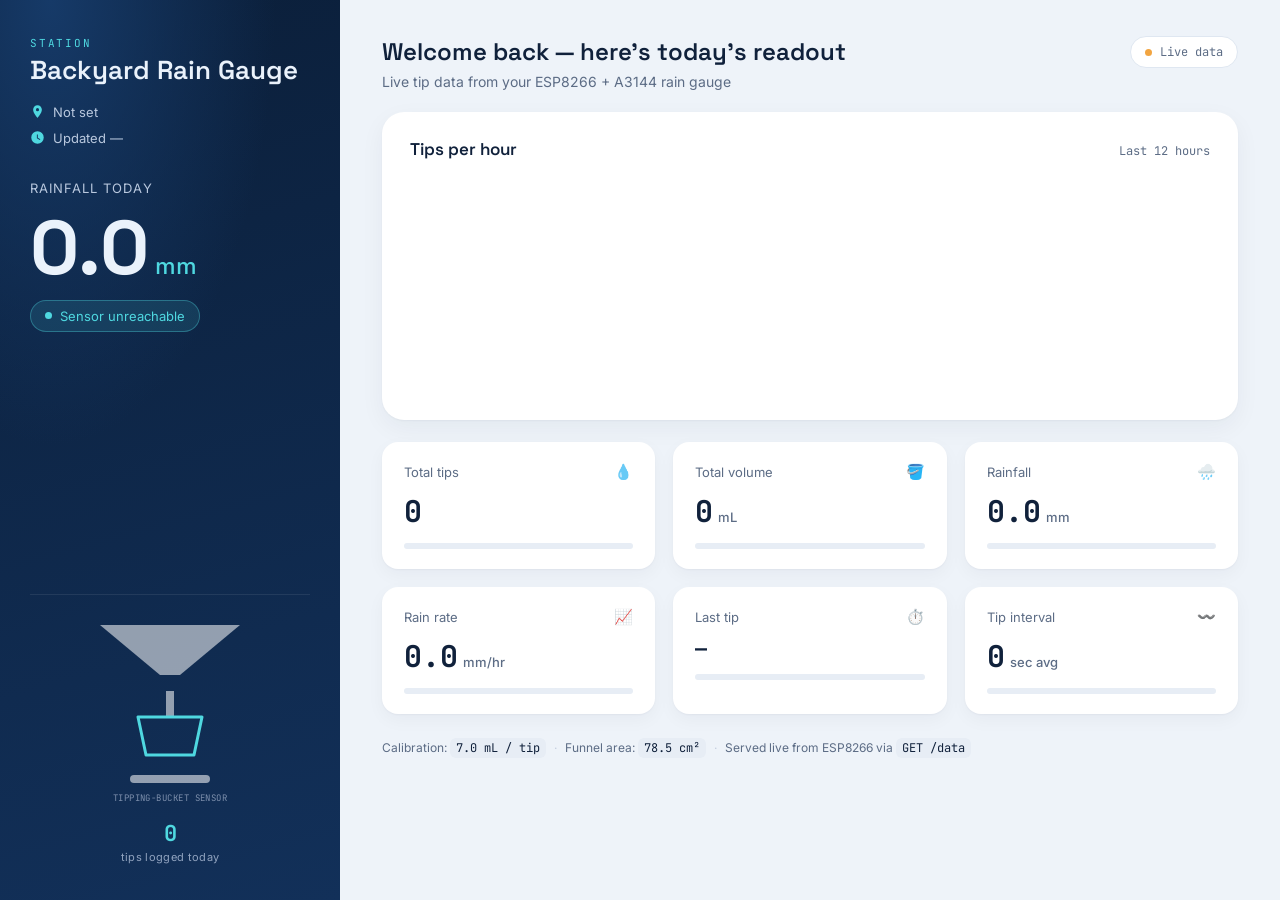
==== index.html @ 8b506397 "Add files via upload" ====
<!DOCTYPE html>
<html lang="en">
<head>
<meta charset="UTF-8">
<meta name="viewport" content="width=device-width, initial-scale=1.0">
<title>Rain Gauge — Station Dashboard</title>
<link rel="preconnect" href="https://fonts.googleapis.com">
<link rel="preconnect" href="https://fonts.gstatic.com" crossorigin>
<link href="https://fonts.googleapis.com/css2?family=Space+Grotesk:wght@400;500;600;700&family=Inter:wght@400;500;600&family=JetBrains+Mono:wght@400;500;700&display=swap" rel="stylesheet">
<link rel="stylesheet" href="style.css">
</head>
<body>

<div class="app">

  <!-- ============ LEFT: STATION PANEL ============ -->
  <aside class="station-panel">
    <div class="station-top">
      <div class="station-id">
        <span class="eyebrow">STATION</span>
        <h1 id="stationName">Backyard Rain Gauge</h1>
      </div>
      <div class="station-meta">
        <div class="meta-row">
          <svg class="i-pin" viewBox="0 0 24 24"><path d="M12 2C8.1 2 5 5.1 5 9c0 5.2 7 13 7 13s7-7.8 7-13c0-3.9-3.1-7-7-7zm0 9.5A2.5 2.5 0 1 1 12 6.5a2.5 2.5 0 0 1 0 5z"/></svg>
          <span id="stationLocation">Not set</span>
        </div>
        <div class="meta-row">
          <svg class="i-clock" viewBox="0 0 24 24"><path d="M12 2a10 10 0 1 0 10 10A10 10 0 0 0 12 2zm.5 5v5.25l4 2.38-.75 1.23L11 13V7z"/></svg>
          <span>Updated <span id="lastUpdated">—</span></span>
        </div>
      </div>
    </div>

    <div class="hero-metric">
      <span class="hero-label">Rainfall today</span>
      <div class="hero-number">
        <span id="rainfallValue">0.0</span><span class="hero-unit">mm</span>
      </div>
      <div class="status-pill" id="statusPill">
        <span class="status-dot"></span>
        <span id="statusText">Awaiting data</span>
      </div>
    </div>

    <!-- Signature element: animated tipping-bucket indicator -->
    <div class="bucket-scene">
      <svg id="bucketSvg" viewBox="0 0 220 200" class="bucket-illustration">
        <!-- funnel -->
        <path d="M40 20 L180 20 L120 70 L100 70 Z" fill="var(--panel-line)" opacity="0.55"/>
        <!-- drop feed -->
        <circle id="feedDrop" cx="110" cy="78" r="4" fill="var(--accent-cyan)" opacity="0"/>
        <!-- pivot post -->
        <rect x="106" y="86" width="8" height="26" fill="var(--panel-line)" opacity="0.55"/>
        <!-- tipping bucket group, rotates around pivot at (110,112) -->
        <g id="bucketGroup" transform-origin="110px 112px">
          <path d="M78 112 L142 112 L134 150 L86 150 Z" fill="none" stroke="var(--accent-cyan)" stroke-width="3" stroke-linejoin="round"/>
          <path id="bucketWater" d="M86 150 L134 150 L134 150 L86 150 Z" fill="var(--accent-cyan)" opacity="0.55"/>
        </g>
        <!-- base -->
        <rect x="70" y="170" width="80" height="8" rx="4" fill="var(--panel-line)" opacity="0.55"/>
        <text x="110" y="196" text-anchor="middle" class="bucket-caption">tipping-bucket sensor</text>
      </svg>
      <div class="tip-counter">
        <span class="tip-counter-value" id="miniTipCount">0</span>
        <span class="tip-counter-label">tips logged today</span>
      </div>
    </div>
  </aside>

  <!-- ============ RIGHT: MAIN DASHBOARD ============ -->
  <main class="main-panel">

    <header class="main-header">
      <div>
        <h2>Welcome back — here's today's readout</h2>
        <p class="subtext">Live tip data from your ESP8266 + A3144 rain gauge</p>
      </div>
      <div class="source-badge" id="sourceBadge">
        <span class="source-dot"></span>
        Live data
      </div>
    </header>

    <section class="card chart-card">
      <div class="chart-card-head">
        <h3>Tips per hour</h3>
        <span class="chart-range">Last 12 hours</span>
      </div>
      <canvas id="tipsChart" height="220"></canvas>
    </section>

    <section class="stat-grid">

      <div class="stat-card">
        <div class="stat-card-head">
          <span>Total tips</span>
          <span class="stat-icon">💧</span>
        </div>
        <div class="stat-value"><span id="statTotalTips">0</span></div>
        <div class="bar-track"><div class="bar-fill" id="barTotalTips"></div></div>
      </div>

      <div class="stat-card">
        <div class="stat-card-head">
          <span>Total volume</span>
          <span class="stat-icon">🪣</span>
        </div>
        <div class="stat-value"><span id="statVolume">0</span><span class="stat-unit">mL</span></div>
        <div class="bar-track"><div class="bar-fill" id="barVolume"></div></div>
      </div>

      <div class="stat-card">
        <div class="stat-card-head">
          <span>Rainfall</span>
          <span class="stat-icon">🌧️</span>
        </div>
        <div class="stat-value"><span id="statRainfall">0.0</span><span class="stat-unit">mm</span></div>
        <div class="bar-track"><div class="bar-fill" id="barRainfall"></div></div>
      </div>

      <div class="stat-card">
        <div class="stat-card-head">
          <span>Rain rate</span>
          <span class="stat-icon">📈</span>
        </div>
        <div class="stat-value"><span id="statRate">0.0</span><span class="stat-unit">mm/hr</span></div>
        <div class="bar-track"><div class="bar-fill" id="barRate"></div></div>
      </div>

      <div class="stat-card">
        <div class="stat-card-head">
          <span>Last tip</span>
          <span class="stat-icon">⏱️</span>
        </div>
        <div class="stat-value stat-value-text" id="statLastTip">—</div>
        <div class="bar-track"><div class="bar-fill" id="barLastTip"></div></div>
      </div>

      <div class="stat-card">
        <div class="stat-card-head">
          <span>Tip interval</span>
          <span class="stat-icon">〰️</span>
        </div>
        <div class="stat-value"><span id="statInterval">0</span><span class="stat-unit">sec avg</span></div>
        <div class="bar-track"><div class="bar-fill" id="barInterval"></div></div>
      </div>

    </section>

    <footer class="config-note">
      <span>Calibration: <code id="calibNote">7.0 mL / tip</code></span>
      <span class="dot-sep">·</span>
      <span>Funnel area: <code id="funnelNote">78.5 cm²</code></span>
      <span class="dot-sep">·</span>
      <span>Served live from ESP8266 via <code>GET /data</code></span>
    </footer>

  </main>
</div>

<script src="script.js"></script>
</body>
</html>
---- style.css ----
:root {
  --navy-deep: #0b1f3a;
  --navy-mid: #123059;
  --panel-line: #ffffff;
  --accent-cyan: #4fd8e0;
  --accent-cyan-dim: #2fb8c2;
  --bg-page: #eef3f9;
  --card-bg: #ffffff;
  --ink: #10213b;
  --ink-soft: #5c6c85;
  --amber: #f2a541;
  --radius-lg: 22px;
  --radius-md: 16px;
  --font-display: 'Space Grotesk', sans-serif;
  --font-body: 'Inter', sans-serif;
  --font-mono: 'JetBrains Mono', monospace;
}

* { box-sizing: border-box; }

body {
  margin: 0;
  background: var(--bg-page);
  font-family: var(--font-body);
  color: var(--ink);
  -webkit-font-smoothing: antialiased;
}

.app {
  display: grid;
  grid-template-columns: 340px 1fr;
  min-height: 100vh;
}

@media (max-width: 900px) {
  .app { grid-template-columns: 1fr; }
}

/* ============ LEFT STATION PANEL ============ */

.station-panel {
  background:
    radial-gradient(120% 90% at 15% 0%, #163a68 0%, transparent 55%),
    linear-gradient(165deg, var(--navy-deep) 0%, var(--navy-mid) 100%);
  color: #eaf2fb;
  padding: 36px 30px;
  display: flex;
  flex-direction: column;
  gap: 34px;
  position: relative;
}

.eyebrow {
  display: block;
  font-family: var(--font-mono);
  font-size: 11px;
  letter-spacing: 0.16em;
  color: var(--accent-cyan);
  margin-bottom: 6px;
}

.station-id h1 {
  font-family: var(--font-display);
  font-size: 26px;
  font-weight: 600;
  margin: 0;
  line-height: 1.15;
}

.station-meta {
  margin-top: 18px;
  display: flex;
  flex-direction: column;
  gap: 10px;
}

.meta-row {
  display: flex;
  align-items: center;
  gap: 8px;
  font-size: 13px;
  color: #b9c8de;
}

.meta-row svg {
  width: 15px;
  height: 15px;
  fill: var(--accent-cyan);
  flex-shrink: 0;
}

.hero-metric {
  display: flex;
  flex-direction: column;
  gap: 14px;
}

.hero-label {
  font-size: 13px;
  color: #b9c8de;
  text-transform: uppercase;
  letter-spacing: 0.08em;
}

.hero-number {
  font-family: var(--font-display);
  font-weight: 700;
  font-size: 76px;
  line-height: 1;
  display: flex;
  align-items: baseline;
  gap: 6px;
}

.hero-unit {
  font-size: 24px;
  font-weight: 500;
  color: var(--accent-cyan);
}

.status-pill {
  display: inline-flex;
  align-items: center;
  gap: 8px;
  width: fit-content;
  padding: 7px 14px;
  border-radius: 999px;
  background: rgba(79, 216, 224, 0.12);
  border: 1px solid rgba(79, 216, 224, 0.35);
  font-size: 13px;
  color: var(--accent-cyan);
}

.status-dot {
  width: 7px;
  height: 7px;
  border-radius: 50%;
  background: var(--accent-cyan);
  box-shadow: 0 0 0 0 rgba(79,216,224,0.6);
  animation: pulse 2.2s infinite;
}

@keyframes pulse {
  0% { box-shadow: 0 0 0 0 rgba(79,216,224,0.55); }
  70% { box-shadow: 0 0 0 8px rgba(79,216,224,0); }
  100% { box-shadow: 0 0 0 0 rgba(79,216,224,0); }
}

/* ---- signature bucket illustration ---- */

.bucket-scene {
  margin-top: auto;
  display: flex;
  flex-direction: column;
  align-items: center;
  gap: 14px;
  padding-top: 10px;
  border-top: 1px solid rgba(255,255,255,0.08);
}

.bucket-illustration {
  width: 100%;
  max-width: 220px;
  height: auto;
}

.bucket-caption {
  font-family: var(--font-mono);
  font-size: 9px;
  fill: #7d8fac;
  letter-spacing: 0.05em;
  text-transform: uppercase;
}

#bucketGroup {
  transition: transform 0.5s cubic-bezier(.34,1.56,.64,1);
}

.tip-counter {
  display: flex;
  flex-direction: column;
  align-items: center;
  gap: 2px;
}

.tip-counter-value {
  font-family: var(--font-mono);
  font-size: 22px;
  font-weight: 700;
  color: var(--accent-cyan);
}

.tip-counter-label {
  font-size: 11px;
  color: #91a3bf;
  letter-spacing: 0.03em;
}

/* ============ RIGHT MAIN PANEL ============ */

.main-panel {
  padding: 36px 42px 30px;
  display: flex;
  flex-direction: column;
  gap: 22px;
}

.main-header {
  display: flex;
  justify-content: space-between;
  align-items: flex-start;
  gap: 20px;
  flex-wrap: wrap;
}

.main-header h2 {
  font-family: var(--font-display);
  font-size: 24px;
  margin: 0 0 6px;
  font-weight: 600;
}

.subtext {
  margin: 0;
  color: var(--ink-soft);
  font-size: 14px;
}

.source-badge {
  display: flex;
  align-items: center;
  gap: 8px;
  font-size: 12px;
  font-family: var(--font-mono);
  color: var(--ink-soft);
  background: #fff;
  border: 1px solid #dfe7f1;
  padding: 7px 14px;
  border-radius: 999px;
  height: fit-content;
}

.source-dot {
  width: 7px;
  height: 7px;
  border-radius: 50%;
  background: var(--amber);
}

.card {
  background: var(--card-bg);
  border-radius: var(--radius-lg);
  padding: 26px 28px;
  box-shadow: 0 1px 2px rgba(16,33,59,0.04), 0 8px 24px rgba(16,33,59,0.05);
}

.chart-card-head {
  display: flex;
  justify-content: space-between;
  align-items: baseline;
  margin-bottom: 14px;
}

.chart-card-head h3 {
  font-family: var(--font-display);
  font-size: 17px;
  margin: 0;
  font-weight: 600;
}

.chart-range {
  font-size: 12px;
  color: var(--ink-soft);
  font-family: var(--font-mono);
}

#tipsChart {
  width: 100%;
  display: block;
}

.stat-grid {
  display: grid;
  grid-template-columns: repeat(3, 1fr);
  gap: 18px;
}

@media (max-width: 1150px) {
  .stat-grid { grid-template-columns: repeat(2, 1fr); }
}
@media (max-width: 620px) {
  .stat-grid { grid-template-columns: 1fr; }
}

.stat-card {
  background: var(--card-bg);
  border-radius: var(--radius-md);
  padding: 20px 22px;
  box-shadow: 0 1px 2px rgba(16,33,59,0.04), 0 6px 18px rgba(16,33,59,0.04);
}

.stat-card-head {
  display: flex;
  justify-content: space-between;
  align-items: center;
  font-size: 13px;
  color: var(--ink-soft);
  margin-bottom: 10px;
}

.stat-icon {
  font-size: 15px;
  opacity: 0.85;
}

.stat-value {
  font-family: var(--font-mono);
  font-size: 30px;
  font-weight: 700;
  color: var(--ink);
  display: flex;
  align-items: baseline;
  gap: 5px;
  margin-bottom: 12px;
}

.stat-value-text {
  font-size: 20px;
}

.stat-unit {
  font-size: 13px;
  font-weight: 500;
  color: var(--ink-soft);
  font-family: var(--font-body);
}

.bar-track {
  height: 6px;
  border-radius: 999px;
  background: #e7edf5;
  overflow: hidden;
}

.bar-fill {
  height: 100%;
  border-radius: 999px;
  background: linear-gradient(90deg, var(--accent-cyan-dim), var(--accent-cyan));
  width: 0%;
  transition: width 0.6s ease;
}

.config-note {
  margin-top: 4px;
  font-size: 12px;
  color: var(--ink-soft);
  display: flex;
  gap: 8px;
  flex-wrap: wrap;
}

.config-note code {
  font-family: var(--font-mono);
  background: #e7edf5;
  padding: 2px 6px;
  border-radius: 6px;
  color: var(--ink);
}

.dot-sep { color: #c3cede; }
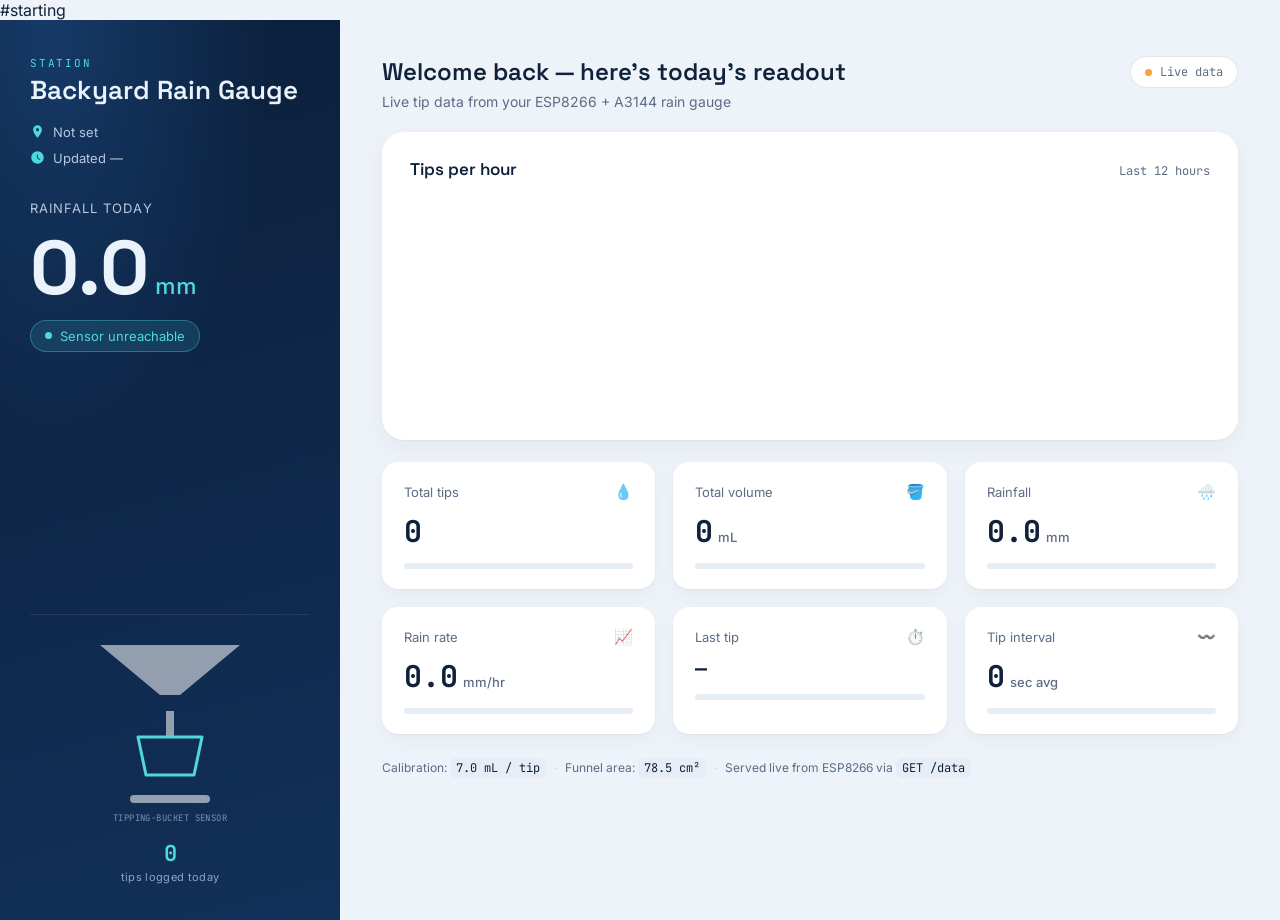
==== commit bc906f7b: "UI linked" ====
--- a/index.html
+++ b/index.html
@@ -10,10 +10,8 @@
 <link rel="stylesheet" href="style.css">
 </head>
 <body>
-
+#starting
 <div class="app">
-
-  <!-- ============ LEFT: STATION PANEL ============ -->
   <aside class="station-panel">
     <div class="station-top">
       <div class="station-id">
